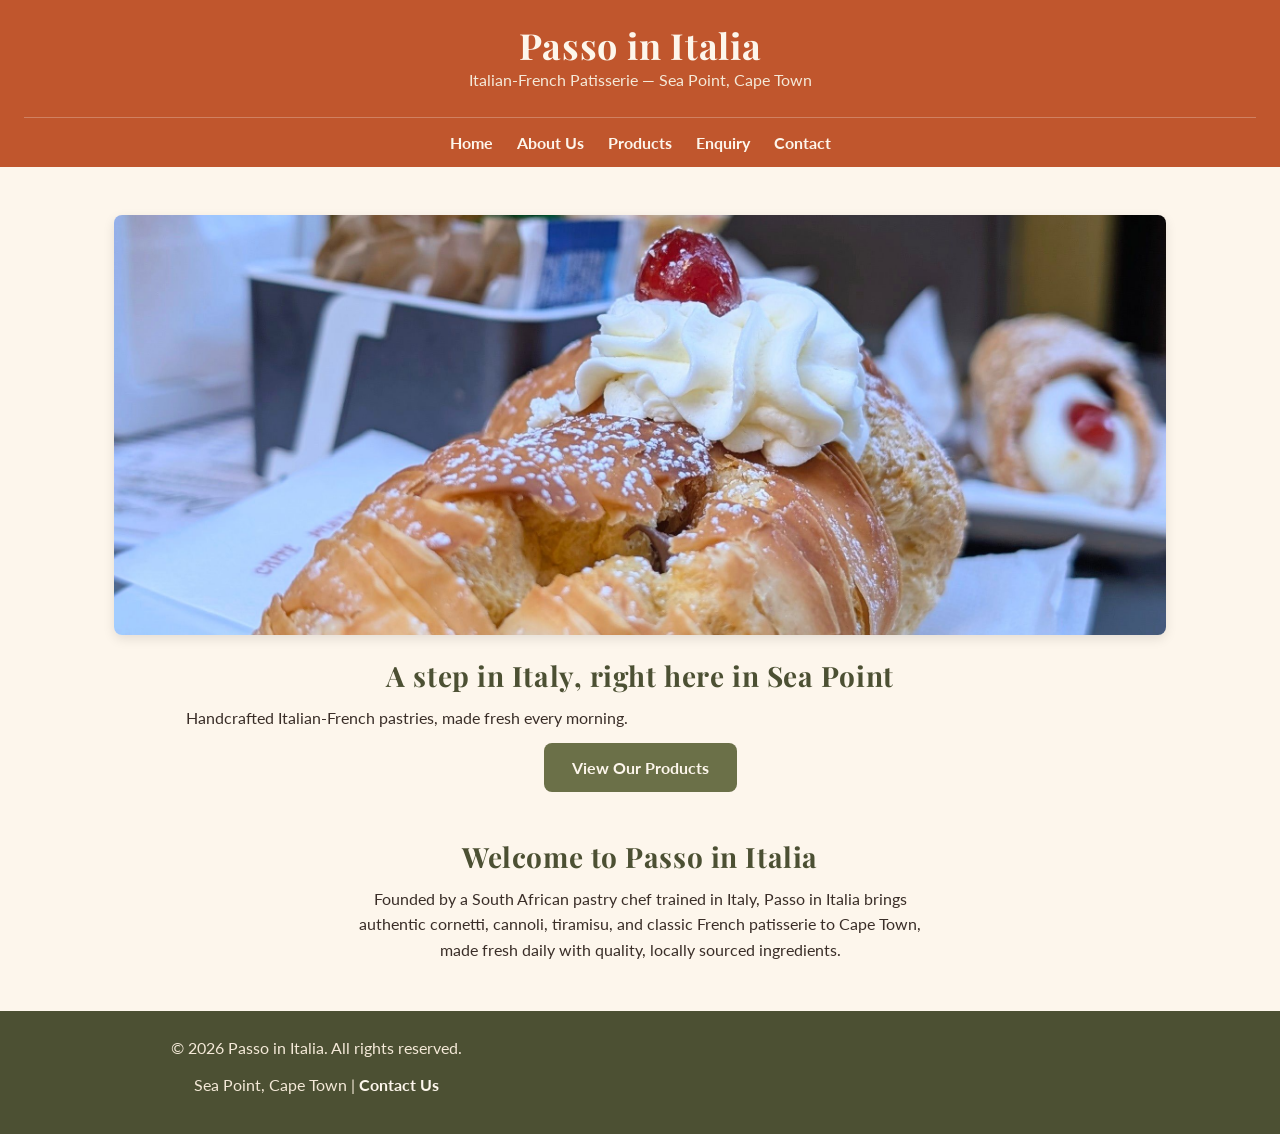
==== index.html @ 4f85a6a9 "Rename files to lowercase for deployment" ====
<!DOCTYPE html>
<html lang="en">
<head>
  <meta charset="UTF-8">
  <meta name="viewport" content="width=device-width, initial-scale=1.0">
  <meta name="description" content="Passo in Italia is an Italian-French patisserie in Sea Point, Cape Town. Fresh cornetti, cannoli, tiramisu and custom celebration cakes, baked daily.">
  <meta name="keywords" content="Italian patisserie Cape Town, Sea Point bakery, cornetti, cannoli, tiramisu, custom cakes">
  <meta property="og:type" content="website">
  <meta property="og:title" content="Passo in Italia | Italian-French Patisserie in Sea Point, Cape Town">
  <meta property="og:description" content="Passo in Italia is an Italian-French patisserie in Sea Point, Cape Town. Fresh cornetti, cannoli, tiramisu and custom celebration cakes, baked daily.">
  <link rel="preconnect" href="https://fonts.googleapis.com">
  <link rel="preconnect" href="https://fonts.gstatic.com" crossorigin>
  <link href="https://fonts.googleapis.com/css2?family=Playfair+Display:wght@700&amp;family=Lato:wght@400;700&amp;display=swap" rel="stylesheet">
  <link rel="stylesheet" href="css/style.css">
  <title>Passo in Italia | Italian-French Patisserie in Sea Point, Cape Town</title>
</head>
<body>

  <!-- ===== Header & Navigation ===== -->
  <header>
    <h1>Passo in Italia</h1>
    <p>Italian-French Patisserie &mdash; Sea Point, Cape Town</p>

    <nav>
      <ul>
        <li><a href="index.html">Home</a></li>
        <li><a href="about.html">About Us</a></li>
        <li><a href="products.html">Products</a></li>
        <li><a href="enquiry.html">Enquiry</a></li>
        <li><a href="contact.html">Contact</a></li>
      </ul>
    </nav>
  </header>

  <!-- ===== Main Content ===== -->
  <main>

    <!-- Hero section -->
    <section id="hero">
      <img src="images/hero-bakery.jpg" alt="Fresh pastries at Passo in Italia">
      <h2>A step in Italy, right here in Sea Point</h2>
      <p>Handcrafted Italian-French pastries, made fresh every morning.</p>
      <a href="products.html">View Our Products</a>
    </section>

    <!-- Brief introduction -->
    <section id="intro">
      <h2>Welcome to Passo in Italia</h2>
      <p>
        Founded by a South African pastry chef trained in Italy, Passo in Italia
        brings authentic cornetti, cannoli, tiramisu, and classic French patisserie
        to Cape Town, made fresh daily with quality, locally sourced ingredients.
      </p>
    </section>

  </main>

  <!-- ===== Footer ===== -->
  <footer>
    <p>&copy; 2026 Passo in Italia. All rights reserved.</p>
    <p>Sea Point, Cape Town | <a href="contact.html">Contact Us</a></p>
  </footer>

</body>
</html>
---- css/style.css ----
/* =====================================================
   Passo in Italia — Main Stylesheet
   Part 2: CSS Styling and Responsive Design
   ===================================================== */

/* -----------------------------------------------------
   1. CSS Variables (root) — colours, fonts, spacing
   Using variables keeps the cascade efficient: change a
   value once here and it updates everywhere it's used.
   ----------------------------------------------------- */
:root {
  --color-terracotta: #C0562D;
  --color-terracotta-dark: #A3441F;
  --color-cream: #FDF6EC;
  --color-cream-dark: #F4E9D8;
  --color-olive: #6B7048;
  --color-olive-dark: #4C5033;
  --color-text: #3A2E28;

  --font-heading: 'Playfair Display', Georgia, serif;
  --font-body: 'Lato', Arial, sans-serif;

  --spacing-sm: 0.75rem;
  --spacing-md: 1.5rem;
  --spacing-lg: 3rem;

  --radius: 8px;
  --shadow: 0 4px 12px rgba(0, 0, 0, 0.1);
}

/* -----------------------------------------------------
   2. Reset & Base Styles
   ----------------------------------------------------- */
* {
  box-sizing: border-box;
  margin: 0;
  padding: 0;
}

body {
  font-family: var(--font-body);
  font-size: 1rem;
  line-height: 1.6;
  color: var(--color-text);
  background-color: var(--color-cream);
}

img {
  max-width: 100%;
  height: auto;
  display: block;
  border-radius: var(--radius);
}

a {
  color: var(--color-terracotta);
  text-decoration: none;
}

/* -----------------------------------------------------
   3. Typography
   ----------------------------------------------------- */
h1, h2, h3 {
  font-family: var(--font-heading);
  font-weight: 700;
  line-height: 1.2;
  letter-spacing: 0.02em;
  color: var(--color-olive-dark);
}

h1 {
  font-size: 2.25rem;
}

h2 {
  font-size: 1.75rem;
  margin-bottom: var(--spacing-sm);
}

h3 {
  font-size: 1.25rem;
  margin-bottom: var(--spacing-sm);
}

p {
  margin-bottom: var(--spacing-sm);
  max-width: 65ch;
}

/* -----------------------------------------------------
   4. Layout Structure — Header & Navigation
   ----------------------------------------------------- */
header {
  background-color: var(--color-terracotta);
  color: var(--color-cream);
  padding: var(--spacing-md) var(--spacing-md) 0;
  text-align: center;
}

header h1 {
  color: var(--color-cream);
}

header p {
  color: var(--color-cream-dark);
  margin: 0 auto var(--spacing-md);
}

nav ul {
  display: flex;
  flex-wrap: wrap;
  justify-content: center;
  gap: var(--spacing-md);
  list-style: none;
  padding: var(--spacing-sm) 0;
  border-top: 1px solid rgba(255, 255, 255, 0.25);
}

nav a {
  color: var(--color-cream);
  font-weight: 700;
  padding: 0.25rem 0;
  border-bottom: 2px solid transparent;
  transition: border-color 0.2s ease, color 0.2s ease;
}

nav a:hover,
nav a:focus {
  border-bottom-color: var(--color-cream);
}

nav a:active {
  color: var(--color-cream-dark);
}

/* -----------------------------------------------------
   5. Layout Structure — Main Content
   ----------------------------------------------------- */
main {
  max-width: 1100px;
  margin: 0 auto;
  padding: var(--spacing-lg) var(--spacing-md);
}

main > h2 {
  text-align: center;
}

main > p {
  text-align: center;
  margin: 0 auto var(--spacing-lg);
}

section {
  margin-bottom: var(--spacing-lg);
}

/* -----------------------------------------------------
   6. Homepage — Hero & Intro
   ----------------------------------------------------- */
#hero {
  text-align: center;
}

#hero img {
  width: 100%;
  max-height: 420px;
  object-fit: cover;
  box-shadow: var(--shadow);
  margin-bottom: var(--spacing-md);
}

#intro {
  max-width: 700px;
  margin: 0 auto;
  text-align: center;
}

#intro p {
  margin: 0 auto;
}

/* -----------------------------------------------------
   7. Buttons / Call-to-action links
   ----------------------------------------------------- */
.btn,
#hero a,
button[type="submit"] {
  display: inline-block;
  background-color: var(--color-olive);
  color: var(--color-cream);
  font-family: var(--font-body);
  font-weight: 700;
  padding: 0.75rem 1.75rem;
  border: none;
  border-radius: var(--radius);
  cursor: pointer;
  text-align: center;
  transition: background-color 0.2s ease, transform 0.15s ease;
}

.btn:hover,
#hero a:hover,
button[type="submit"]:hover {
  background-color: var(--color-olive-dark);
}

.btn:active,
#hero a:active,
button[type="submit"]:active {
  transform: scale(0.97);
}

.btn:focus,
#hero a:focus,
button[type="submit"]:focus {
  outline: 3px solid var(--color-terracotta);
  outline-offset: 2px;
}

/* -----------------------------------------------------
   8. About Page — Story & Mission/Vision
   ----------------------------------------------------- */
#our-story {
  display: grid;
  grid-template-columns: 1fr 1.3fr;
  gap: var(--spacing-lg);
  align-items: center;
}

#our-story img {
  box-shadow: var(--shadow);
}

#mission-vision {
  display: grid;
  grid-template-columns: 1fr 1fr;
  gap: var(--spacing-lg);
  background-color: var(--color-cream-dark);
  padding: var(--spacing-lg);
  border-radius: var(--radius);
}

/* -----------------------------------------------------
   9. Products Page — Product Card Grid
   All product sections share the .product-card class,
   so this ONE rule block styles all five cards.
   ----------------------------------------------------- */
.product-card {
  background-color: white;
  border-radius: var(--radius);
  box-shadow: var(--shadow);
  padding: var(--spacing-md);
  margin-bottom: var(--spacing-lg);
  display: grid;
  grid-template-columns: 220px 1fr;
  gap: var(--spacing-md);
  align-items: center;
  transition: transform 0.2s ease;
}

.product-card:hover {
  transform: translateY(-4px);
}

.product-card img {
  width: 100%;
  height: 180px;
  object-fit: cover;
}

/* -----------------------------------------------------
   10. Contact Page — Location Cards & Map
   ----------------------------------------------------- */
#locations {
  display: grid;
  grid-template-columns: 1fr 1fr;
  gap: var(--spacing-md);
}

.location {
  background-color: white;
  border-left: 4px solid var(--color-terracotta);
  border-radius: var(--radius);
  box-shadow: var(--shadow);
  padding: var(--spacing-md);
}

#map iframe {
  width: 100%;
  border-radius: var(--radius);
  box-shadow: var(--shadow);
}

/* -----------------------------------------------------
   11. Forms — Enquiry & Contact
   Shared tag selectors mean one rule styles every label,
   input, select, and textarea across both forms.
   ----------------------------------------------------- */
form {
  display: flex;
  flex-direction: column;
  gap: var(--spacing-sm);
  background-color: white;
  padding: var(--spacing-lg);
  border-radius: var(--radius);
  box-shadow: var(--shadow);
  max-width: 600px;
  margin: 0 auto;
}

label {
  font-weight: 700;
  color: var(--color-olive-dark);
}

input,
select,
textarea {
  font-family: var(--font-body);
  font-size: 1rem;
  padding: 0.6rem;
  border: 1px solid var(--color-cream-dark);
  border-radius: var(--radius);
  background-color: var(--color-cream);
  color: var(--color-text);
}

input:focus,
select:focus,
textarea:focus {
  outline: 2px solid var(--color-terracotta);
  outline-offset: 1px;
  background-color: white;
}

form button[type="submit"] {
  align-self: flex-start;
  margin-top: var(--spacing-sm);
}

/* -----------------------------------------------------
   12. Footer
   ----------------------------------------------------- */
footer {
  background-color: var(--color-olive-dark);
  color: var(--color-cream-dark);
  text-align: center;
  padding: var(--spacing-md);
}

footer a {
  color: var(--color-cream);
  font-weight: 700;
}

/* =====================================================
   13. Responsive Design — Breakpoints
   Desktop-first: base styles above are the desktop
   layout, and these media queries adapt it down for
   tablet and mobile screens.
   ===================================================== */

/* --- Tablet: 768px and below --- */
@media (max-width: 768px) {

  h1 {
    font-size: 1.85rem;
  }

  h2 {
    font-size: 1.5rem;
  }

  nav ul {
    gap: var(--spacing-sm);
  }

  #our-story {
    grid-template-columns: 1fr;
  }

  #mission-vision {
    grid-template-columns: 1fr;
    padding: var(--spacing-md);
  }

  .product-card {
    grid-template-columns: 1fr;
    text-align: center;
  }

  .product-card img {
    height: 220px;
  }

  #locations {
    grid-template-columns: 1fr;
  }
}

/* --- Mobile: 480px and below --- */
@media (max-width: 480px) {

  main {
    padding: var(--spacing-md) 1rem;
  }

  h1 {
    font-size: 1.5rem;
  }

  h2 {
    font-size: 1.3rem;
  }

  nav ul {
    flex-direction: column;
    gap: 0.5rem;
  }

  #hero img {
    max-height: 260px;
  }

  .btn,
  #hero a,
  button[type="submit"] {
    width: 100%;
  }

  form {
    padding: var(--spacing-md);
  }
}
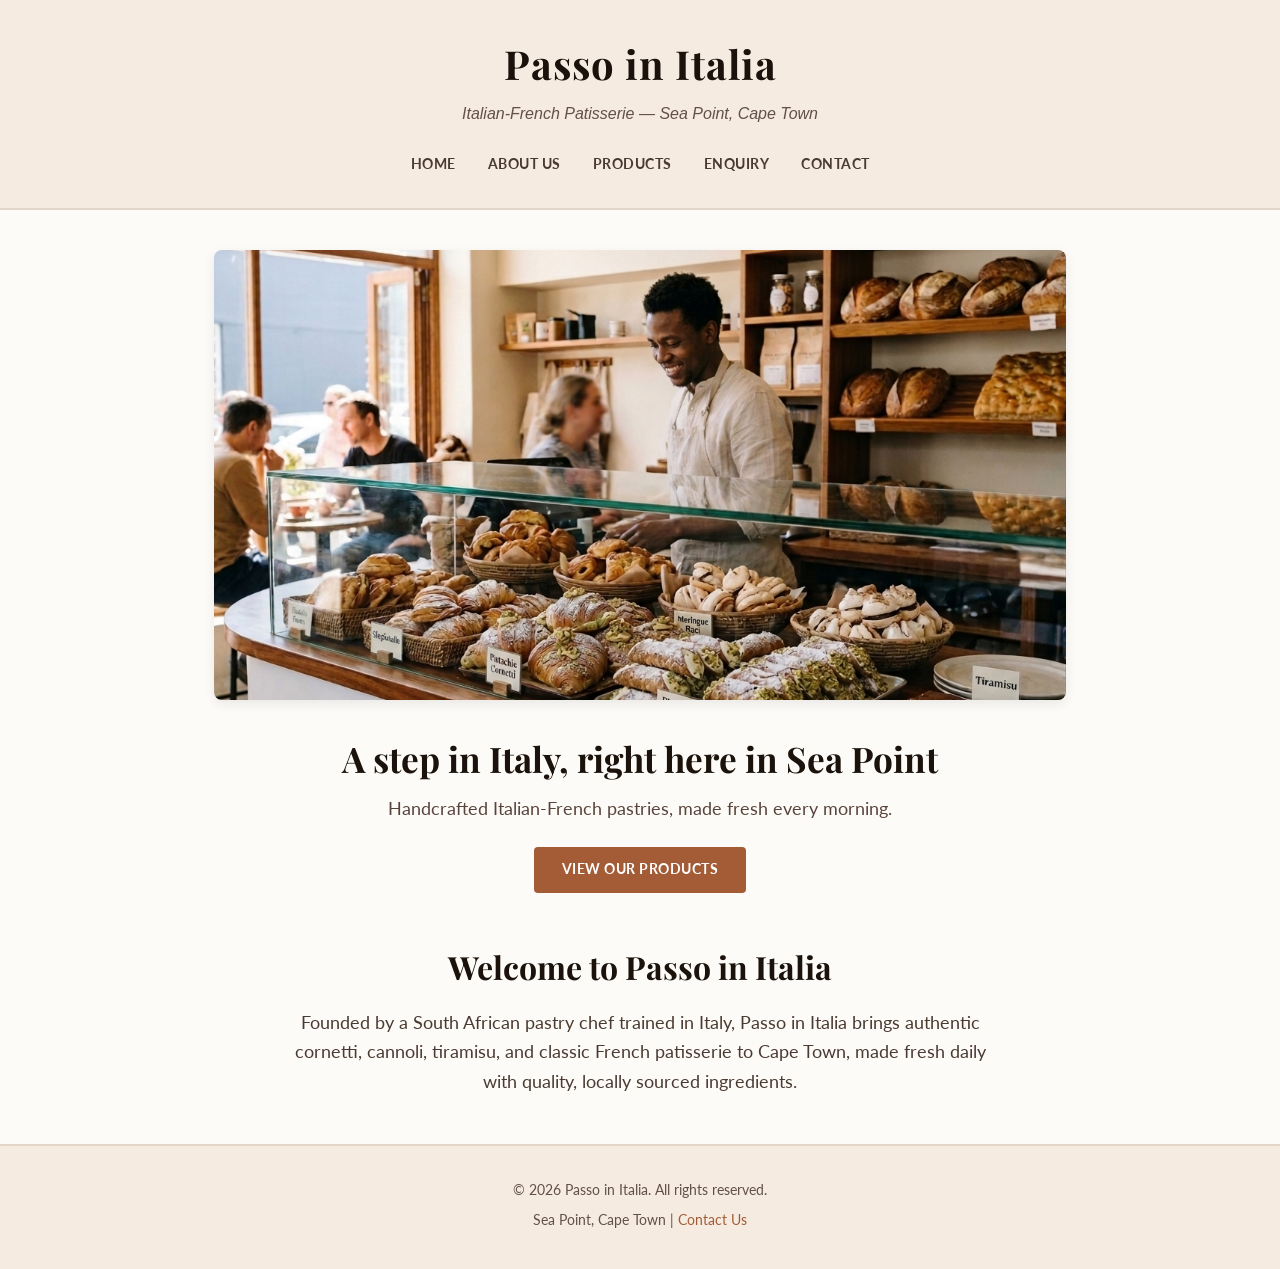
==== commit a1a21cc1: "Update site layout, hero images, and CSS styling" ====
--- a/index.html
+++ b/index.html
@@ -35,9 +35,10 @@
   <!-- ===== Main Content ===== -->
   <main>
 
-    <!-- Hero section -->
+    
+   <!-- Hero section -->
     <section id="hero">
-      <img src="images/hero-bakery.jpg" alt="Fresh pastries at Passo in Italia">
+      <img src="images/passo-in-italia.jpg" alt="Fresh pastries at Passo in Italia">
       <h2>A step in Italy, right here in Sea Point</h2>
       <p>Handcrafted Italian-French pastries, made fresh every morning.</p>
       <a href="products.html">View Our Products</a>
--- a/css/style.css
+++ b/css/style.css
@@ -1,36 +1,4 @@
-/* =====================================================
-   Passo in Italia — Main Stylesheet
-   Part 2: CSS Styling and Responsive Design
-   ===================================================== */
-
-/* -----------------------------------------------------
-   1. CSS Variables (root) — colours, fonts, spacing
-   Using variables keeps the cascade efficient: change a
-   value once here and it updates everywhere it's used.
-   ----------------------------------------------------- */
-:root {
-  --color-terracotta: #C0562D;
-  --color-terracotta-dark: #A3441F;
-  --color-cream: #FDF6EC;
-  --color-cream-dark: #F4E9D8;
-  --color-olive: #6B7048;
-  --color-olive-dark: #4C5033;
-  --color-text: #3A2E28;
-
-  --font-heading: 'Playfair Display', Georgia, serif;
-  --font-body: 'Lato', Arial, sans-serif;
-
-  --spacing-sm: 0.75rem;
-  --spacing-md: 1.5rem;
-  --spacing-lg: 3rem;
-
-  --radius: 8px;
-  --shadow: 0 4px 12px rgba(0, 0, 0, 0.1);
-}
-
-/* -----------------------------------------------------
-   2. Reset & Base Styles
-   ----------------------------------------------------- */
+/* ===== Base Styles & Typography ===== */
 * {
   box-sizing: border-box;
   margin: 0;
@@ -38,398 +6,316 @@
 }
 
 body {
-  font-family: var(--font-body);
-  font-size: 1rem;
+  font-family: 'Lato', sans-serif;
+  color: #2c221e;
+  background-color: #fdfbf7;
   line-height: 1.6;
-  color: var(--color-text);
-  background-color: var(--color-cream);
-}
-
-img {
-  max-width: 100%;
-  height: auto;
-  display: block;
-  border-radius: var(--radius);
+}
+
+h1, h2, h3 {
+  font-family: 'Playfair Display', serif;
+  color: #1a120b;
 }
 
 a {
-  color: var(--color-terracotta);
+  color: #a35c36;
   text-decoration: none;
-}
-
-/* -----------------------------------------------------
-   3. Typography
-   ----------------------------------------------------- */
-h1, h2, h3 {
-  font-family: var(--font-heading);
+  transition: color 0.2s ease;
+}
+
+a:hover {
+  color: #743e21;
+  text-decoration: underline;
+}
+
+/* ===== Header & Navigation ===== */
+header {
+  background-color: #f5ebe0;
+  padding: 2rem 1rem;
+  text-align: center;
+  border-bottom: 2px solid #e3d5c8;
+}
+
+header h1 {
+  font-size: 2.5rem;
+  margin-bottom: 0.3rem;
+  letter-spacing: 1px;
+}
+
+header p {
+  font-style: italic;
+  color: #635047;
+  margin-bottom: 1.5rem;
+}
+
+nav ul {
+  list-style: none;
+  display: flex;
+  justify-content: center;
+  gap: 2rem;
+  flex-wrap: wrap;
+}
+
+nav a {
   font-weight: 700;
-  line-height: 1.2;
-  letter-spacing: 0.02em;
-  color: var(--color-olive-dark);
-}
-
-h1 {
-  font-size: 2.25rem;
+  text-transform: uppercase;
+  font-size: 0.9rem;
+  letter-spacing: 0.5px;
+  color: #4a3b32;
+}
+
+nav a:hover {
+  color: #a35c36;
+}
+
+/* ===== Main Layout & Sections ===== */
+main {
+  max-width: 900px;
+  margin: 2.5rem auto;
+  padding: 0 1.5rem;
+}
+
+section {
+  margin-bottom: 3rem;
 }
 
 h2 {
-  font-size: 1.75rem;
-  margin-bottom: var(--spacing-sm);
-}
-
-h3 {
-  font-size: 1.25rem;
-  margin-bottom: var(--spacing-sm);
-}
-
-p {
-  margin-bottom: var(--spacing-sm);
-  max-width: 65ch;
-}
-
-/* -----------------------------------------------------
-   4. Layout Structure — Header & Navigation
-   ----------------------------------------------------- */
-header {
-  background-color: var(--color-terracotta);
-  color: var(--color-cream);
-  padding: var(--spacing-md) var(--spacing-md) 0;
-  text-align: center;
-}
-
-header h1 {
-  color: var(--color-cream);
-}
-
-header p {
-  color: var(--color-cream-dark);
-  margin: 0 auto var(--spacing-md);
-}
-
-nav ul {
-  display: flex;
-  flex-wrap: wrap;
-  justify-content: center;
-  gap: var(--spacing-md);
-  list-style: none;
-  padding: var(--spacing-sm) 0;
-  border-top: 1px solid rgba(255, 255, 255, 0.25);
-}
-
-nav a {
-  color: var(--color-cream);
-  font-weight: 700;
-  padding: 0.25rem 0;
-  border-bottom: 2px solid transparent;
-  transition: border-color 0.2s ease, color 0.2s ease;
-}
-
-nav a:hover,
-nav a:focus {
-  border-bottom-color: var(--color-cream);
-}
-
-nav a:active {
-  color: var(--color-cream-dark);
-}
-
-/* -----------------------------------------------------
-   5. Layout Structure — Main Content
-   ----------------------------------------------------- */
-main {
-  max-width: 1100px;
-  margin: 0 auto;
-  padding: var(--spacing-lg) var(--spacing-md);
-}
-
-main > h2 {
-  text-align: center;
-}
-
-main > p {
-  text-align: center;
-  margin: 0 auto var(--spacing-lg);
-}
-
-section {
-  margin-bottom: var(--spacing-lg);
-}
-
-/* -----------------------------------------------------
-   6. Homepage — Hero & Intro
-   ----------------------------------------------------- */
+  font-size: 2rem;
+  margin-bottom: 1rem;
+  text-align: center;
+}
+
+/* Hero Section */
 #hero {
   text-align: center;
 }
 
 #hero img {
   width: 100%;
-  max-height: 420px;
+  max-height: 450px;
   object-fit: cover;
-  box-shadow: var(--shadow);
-  margin-bottom: var(--spacing-md);
-}
-
+  border-radius: 8px;
+  margin-bottom: 1.5rem;
+  box-shadow: 0 4px 12px rgba(0, 0, 0, 0.08);
+}
+
+#hero h2 {
+  font-size: 2.2rem;
+  margin-bottom: 0.5rem;
+}
+
+#hero p {
+  font-size: 1.1rem;
+  color: #59443b;
+  margin-bottom: 1.5rem;
+}
+
+#hero a {
+  display: inline-block;
+  background-color: #a35c36;
+  color: #ffffff;
+  padding: 0.75rem 1.75rem;
+  border-radius: 4px;
+  font-weight: 700;
+  text-transform: uppercase;
+  font-size: 0.85rem;
+  letter-spacing: 0.5px;
+}
+
+#hero a:hover {
+  background-color: #834728;
+  text-decoration: none;
+}
+
+/* Intro Section */
 #intro {
+  text-align: center;
   max-width: 700px;
-  margin: 0 auto;
-  text-align: center;
+  margin: 0 auto 3rem auto;
 }
 
 #intro p {
-  margin: 0 auto;
-}
-
-/* -----------------------------------------------------
-   7. Buttons / Call-to-action links
-   ----------------------------------------------------- */
-.btn,
-#hero a,
-button[type="submit"] {
-  display: inline-block;
-  background-color: var(--color-olive);
-  color: var(--color-cream);
-  font-family: var(--font-body);
-  font-weight: 700;
-  padding: 0.75rem 1.75rem;
-  border: none;
-  border-radius: var(--radius);
-  cursor: pointer;
-  text-align: center;
-  transition: background-color 0.2s ease, transform 0.15s ease;
-}
-
-.btn:hover,
-#hero a:hover,
-button[type="submit"]:hover {
-  background-color: var(--color-olive-dark);
-}
-
-.btn:active,
-#hero a:active,
-button[type="submit"]:active {
-  transform: scale(0.97);
-}
-
-.btn:focus,
-#hero a:focus,
-button[type="submit"]:focus {
-  outline: 3px solid var(--color-terracotta);
-  outline-offset: 2px;
-}
-
-/* -----------------------------------------------------
-   8. About Page — Story & Mission/Vision
-   ----------------------------------------------------- */
-#our-story {
-  display: grid;
-  grid-template-columns: 1fr 1.3fr;
-  gap: var(--spacing-lg);
+  font-size: 1.15rem;
+  color: #4a3b32;
+}
+
+/* ===== Products Page Grid/Cards ===== */
+.product-card {
+  background: #ffffff;
+  border: 1px solid #e3d5c8;
+  border-radius: 8px;
+  padding: 1.5rem;
+  margin-bottom: 2rem;
+  display: flex;
+  gap: 1.5rem;
   align-items: center;
-}
-
+  box-shadow: 0 2px 8px rgba(0,0,0,0.03);
+}
+
+.product-card img {
+  width: 220px;
+  height: 160px;
+  object-fit: cover;
+  border-radius: 6px;
+  flex-shrink: 0;
+}
+
+.product-card h3 {
+  font-size: 1.5rem;
+  margin-bottom: 0.5rem;
+}
+
+.product-card p {
+  color: #59443b;
+}
+
+/* ===== About Page ===== */
 #our-story img {
-  box-shadow: var(--shadow);
+  float: right;
+  width: 320px;
+  border-radius: 6px;
+  margin-left: 1.5rem;
+  margin-bottom: 1rem;
+  box-shadow: 0 2px 8px rgba(0,0,0,0.05);
+}
+
+#our-story p {
+  margin-bottom: 1rem;
+  font-size: 1.05rem;
 }
 
 #mission-vision {
-  display: grid;
-  grid-template-columns: 1fr 1fr;
-  gap: var(--spacing-lg);
-  background-color: var(--color-cream-dark);
-  padding: var(--spacing-lg);
-  border-radius: var(--radius);
-}
-
-/* -----------------------------------------------------
-   9. Products Page — Product Card Grid
-   All product sections share the .product-card class,
-   so this ONE rule block styles all five cards.
-   ----------------------------------------------------- */
-.product-card {
-  background-color: white;
-  border-radius: var(--radius);
-  box-shadow: var(--shadow);
-  padding: var(--spacing-md);
-  margin-bottom: var(--spacing-lg);
-  display: grid;
-  grid-template-columns: 220px 1fr;
-  gap: var(--spacing-md);
-  align-items: center;
-  transition: transform 0.2s ease;
-}
-
-.product-card:hover {
-  transform: translateY(-4px);
-}
-
-.product-card img {
-  width: 100%;
-  height: 180px;
-  object-fit: cover;
-}
-
-/* -----------------------------------------------------
-   10. Contact Page — Location Cards & Map
-   ----------------------------------------------------- */
+  clear: both;
+  margin-top: 3rem;
+}
+
+#mission-vision h2 {
+  text-align: left;
+  font-size: 1.5rem;
+  margin-top: 1.5rem;
+}
+
+/* ===== Contact & Enquiry Forms ===== */
 #locations {
   display: grid;
   grid-template-columns: 1fr 1fr;
-  gap: var(--spacing-md);
+  gap: 2rem;
+  margin-bottom: 3rem;
 }
 
 .location {
-  background-color: white;
-  border-left: 4px solid var(--color-terracotta);
-  border-radius: var(--radius);
-  box-shadow: var(--shadow);
-  padding: var(--spacing-md);
-}
-
-#map iframe {
-  width: 100%;
-  border-radius: var(--radius);
-  box-shadow: var(--shadow);
-}
-
-/* -----------------------------------------------------
-   11. Forms — Enquiry & Contact
-   Shared tag selectors mean one rule styles every label,
-   input, select, and textarea across both forms.
-   ----------------------------------------------------- */
+  background: #f5ebe0;
+  padding: 1.5rem;
+  border-radius: 6px;
+  border-left: 4px solid #a35c36;
+}
+
+.location h3 {
+  margin-bottom: 0.5rem;
+}
+
+.location p {
+  margin-bottom: 0.3rem;
+  color: #4a3b32;
+}
+
 form {
-  display: flex;
-  flex-direction: column;
-  gap: var(--spacing-sm);
-  background-color: white;
-  padding: var(--spacing-lg);
-  border-radius: var(--radius);
-  box-shadow: var(--shadow);
-  max-width: 600px;
+  background: #ffffff;
+  padding: 2rem;
+  border-radius: 8px;
+  border: 1px solid #e3d5c8;
+  max-width: 650px;
   margin: 0 auto;
+  box-shadow: 0 2px 8px rgba(0,0,0,0.03);
 }
 
 label {
+  display: block;
   font-weight: 700;
-  color: var(--color-olive-dark);
-}
-
-input,
+  margin-bottom: 0.4rem;
+  color: #3b2c24;
+}
+
+input[type="text"],
+input[type="email"],
+input[type="tel"],
+input[type="date"],
 select,
 textarea {
-  font-family: var(--font-body);
-  font-size: 1rem;
-  padding: 0.6rem;
-  border: 1px solid var(--color-cream-dark);
-  border-radius: var(--radius);
-  background-color: var(--color-cream);
-  color: var(--color-text);
-}
-
-input:focus,
-select:focus,
-textarea:focus {
-  outline: 2px solid var(--color-terracotta);
-  outline-offset: 1px;
-  background-color: white;
-}
-
-form button[type="submit"] {
-  align-self: flex-start;
-  margin-top: var(--spacing-sm);
-}
-
-/* -----------------------------------------------------
-   12. Footer
-   ----------------------------------------------------- */
+  width: 100%;
+  padding: 0.75rem;
+  margin-bottom: 1.25rem;
+  border: 1px solid #d4c3b3;
+  border-radius: 4px;
+  font-family: 'Lato', sans-serif;
+  background-color: #fdfbf7;
+}
+
+input:focus, select:focus, textarea:focus {
+  outline: none;
+  border-color: #a35c36;
+  background-color: #ffffff;
+}
+
+button[type="submit"] {
+  background-color: #a35c36;
+  color: #ffffff;
+  padding: 0.75rem 1.5rem;
+  border: none;
+  border-radius: 4px;
+  font-weight: 700;
+  cursor: pointer;
+  text-transform: uppercase;
+  letter-spacing: 0.5px;
+  font-size: 0.9rem;
+  width: 100%;
+}
+
+button[type="submit"]:hover {
+  background-color: #834728;
+}
+
+#map {
+  margin-bottom: 3rem;
+}
+
+#map iframe {
+  border-radius: 6px;
+  box-shadow: 0 2px 8px rgba(0,0,0,0.05);
+}
+
+/* ===== Footer ===== */
 footer {
-  background-color: var(--color-olive-dark);
-  color: var(--color-cream-dark);
-  text-align: center;
-  padding: var(--spacing-md);
-}
-
-footer a {
-  color: var(--color-cream);
-  font-weight: 700;
-}
-
-/* =====================================================
-   13. Responsive Design — Breakpoints
-   Desktop-first: base styles above are the desktop
-   layout, and these media queries adapt it down for
-   tablet and mobile screens.
-   ===================================================== */
-
-/* --- Tablet: 768px and below --- */
-@media (max-width: 768px) {
-
-  h1 {
-    font-size: 1.85rem;
-  }
-
-  h2 {
-    font-size: 1.5rem;
-  }
-
-  nav ul {
-    gap: var(--spacing-sm);
-  }
-
-  #our-story {
-    grid-template-columns: 1fr;
-  }
-
-  #mission-vision {
-    grid-template-columns: 1fr;
-    padding: var(--spacing-md);
-  }
-
+  background-color: #f5ebe0;
+  text-align: center;
+  padding: 2rem 1rem;
+  border-top: 2px solid #e3d5c8;
+  color: #635047;
+  font-size: 0.9rem;
+}
+
+footer p {
+  margin-bottom: 0.4rem;
+}
+
+/* ===== Responsive Design for Smaller Screens ===== @media (max-width: 768px) {
   .product-card {
-    grid-template-columns: 1fr;
+    flex-direction: column;
     text-align: center;
   }
 
   .product-card img {
-    height: 220px;
+    width: 100%;
+    height: 200px;
+  }
+
+  #our-story img {
+    float: none;
+    width: 100%;
+    margin-left: 0;
+    margin-bottom: 1rem;
   }
 
   #locations {
     grid-template-columns: 1fr;
   }
-}
-
-/* --- Mobile: 480px and below --- */
-@media (max-width: 480px) {
-
-  main {
-    padding: var(--spacing-md) 1rem;
-  }
-
-  h1 {
-    font-size: 1.5rem;
-  }
-
-  h2 {
-    font-size: 1.3rem;
-  }
-
-  nav ul {
-    flex-direction: column;
-    gap: 0.5rem;
-  }
-
-  #hero img {
-    max-height: 260px;
-  }
-
-  .btn,
-  #hero a,
-  button[type="submit"] {
-    width: 100%;
-  }
-
-  form {
-    padding: var(--spacing-md);
-  }
-}
